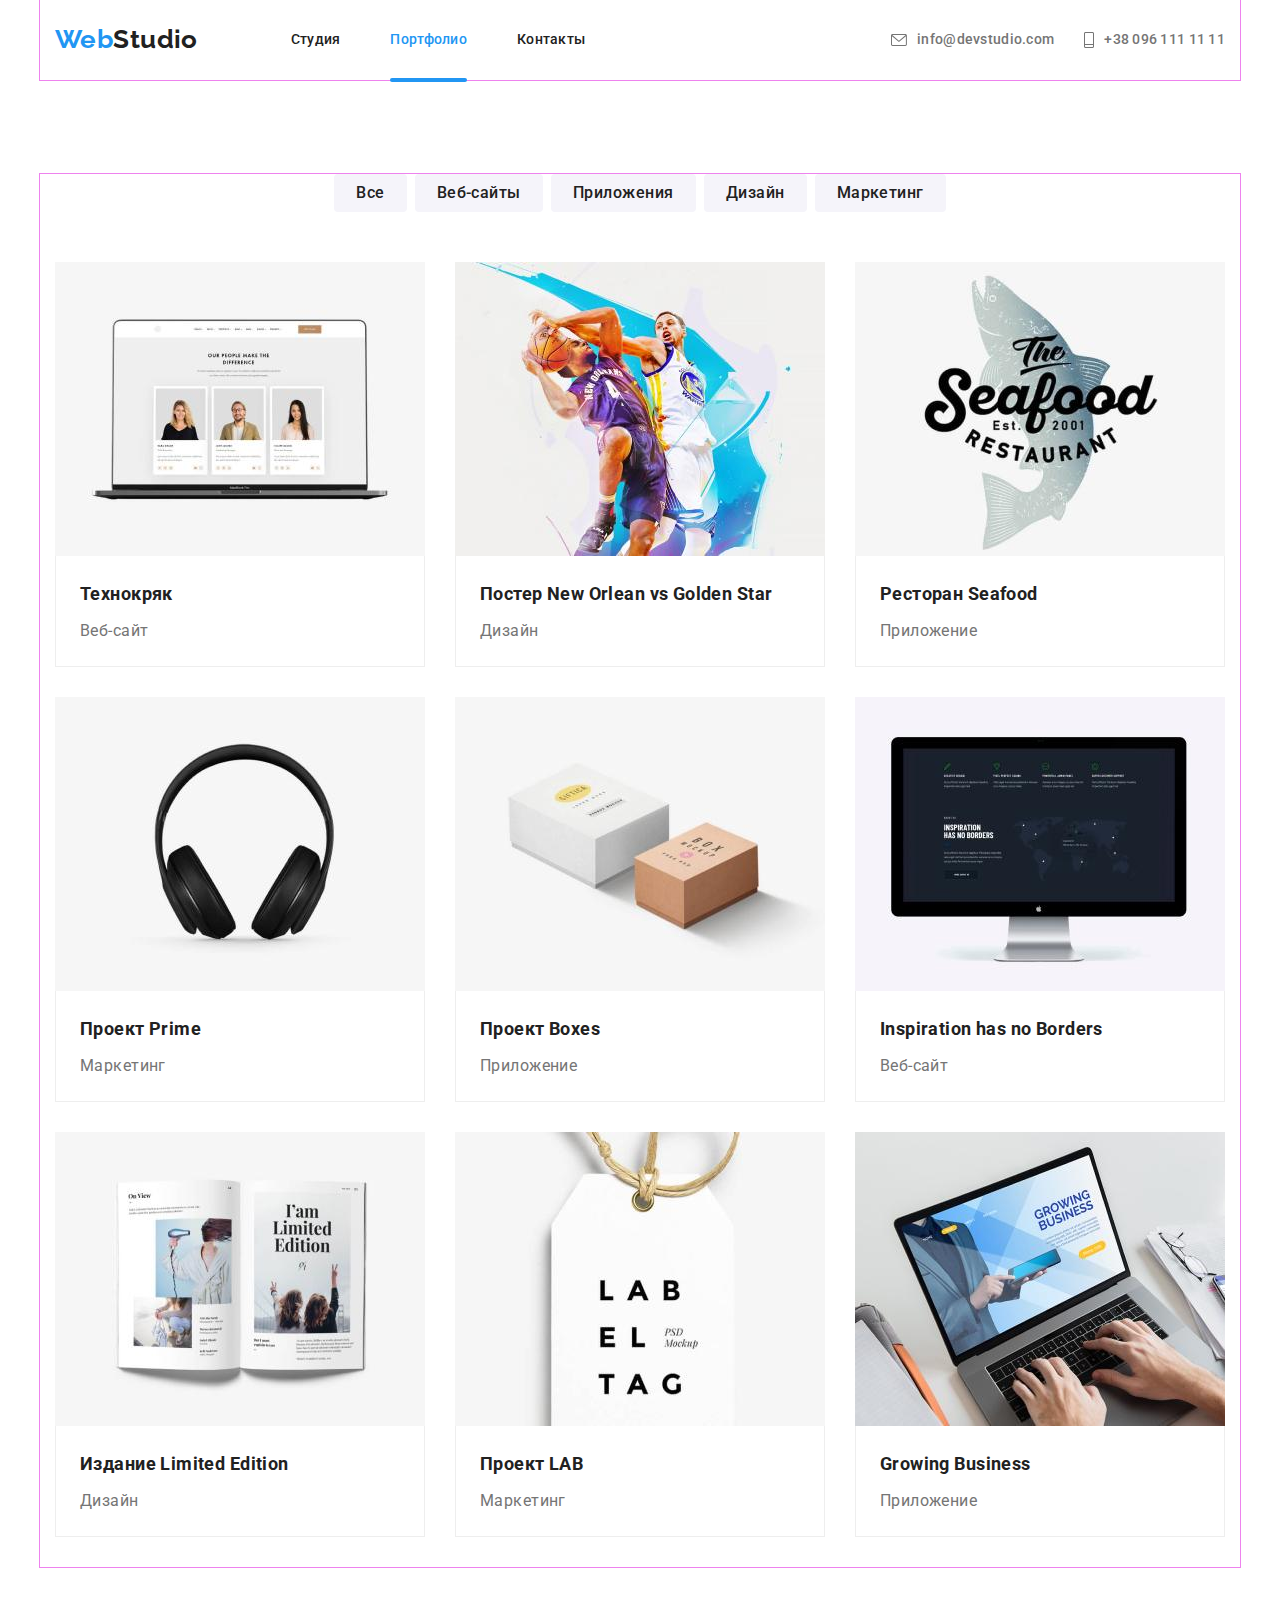
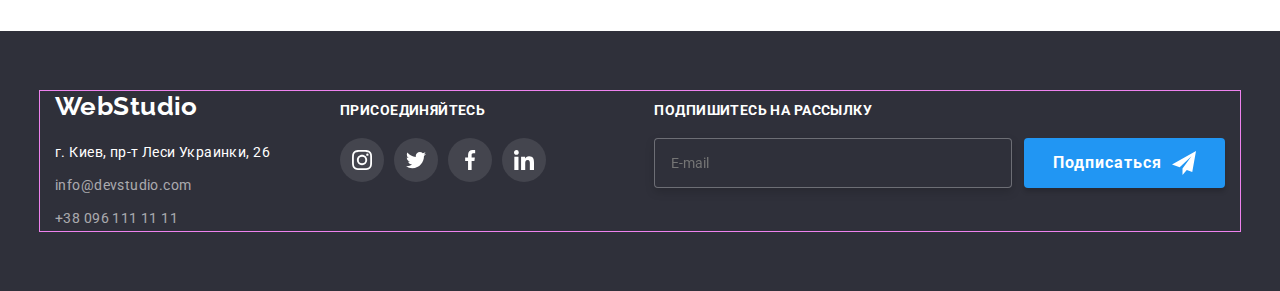
==== portfolio.html @ b7aaa623 "Initial commit" ====
<!DOCTYPE html>
<html lang="ru">

<head>
  <meta charset="utf-8" />
  <meta http-equiv="x-ua-compatible" content="ie=edge" />
  <title>Portfolio</title>

  <link rel="preconnect" href="https://fonts.googleapis.com" />
  <link rel="preconnect" href="https://fonts.gstatic.com" crossorigin />
  <link href="https://fonts.googleapis.com/css2?family=Raleway:wght@700&family=Roboto:wght@400;500;700;900&display=swap"
    rel="stylesheet" />
  <link rel="stylesheet"
    href="https://cdnjs.cloudflare.com/ajax/libs/modern-normalize/1.0.0/modern-normalize.min.css" />
  <link rel="stylesheet" href="./css/styles.css" />
</head>

<body>
  <header class="header">
    <div class="container">
      <nav class="nav-header">
        <a class="logo" href="./index.html"><span class="logo-header">Web</span>Studio </a>
        <ul class="menu-nav list">
          <li class="item"><a href="./index.html" class="menu">Студия</a></li>
          <li class="item">
            <a href="./portfolio.html" class="menu link current">Портфолио</a>
          </li>
          <li class="item"><a href="#" class="menu">Контакты</a></li>
        </ul>
      </nav>
      <ul class="menu-link list">
        <li class="item">
          <a href="mailto:info@devstudio.com" class="link">
            <svg class="icon" width="16" height="12">
              <use href="./images/icon/icon-header.svg#icon-mail"></use>
            </svg>info@devstudio.com
          </a>
        </li>
        <li class="item">
          <a href="tel:+380961111111" class="link">
            <svg class="icon" width="10" height="16">
              <use href="./images/icon/icon-header.svg#icon-tel"></use>
            </svg>+38 096 111 11 11</a>
        </li>
      </ul>
    </div>
  </header>
  <main>
    <section class="filter section">
      <div class="container">
        <h1 class="visually-hidden">фільтер</h1>
        <ul class="filter-list list">
          <li class="filter-item">
            <button class="filter-btn" type="button">Все</button>
          </li>
          <li class="filter-item">
            <button class="filter-btn" type="button">Веб-сайты</button>
          </li>
          <li class="filter-item">
            <button class="filter-btn" type="button">Приложения</button>
          </li>
          <li class="filter-item">
            <button class="filter-btn" type="button">Дизайн</button>
          </li>
          <li class="filter-item">
            <button class="filter-btn" type="button">Маркетинг</button>
          </li>
        </ul>
        <ul class="teem-list list">
          <li class="teem">
            <a class="teem-link" href="">
              <div class="teem-overlay">
                <img src="./images/notebook.jpg" alt="notebook" width="370" height="294" />
                <p class="teem-dscr">
                  Ресурс предлагает комплексные предложения с разным уровнем
                  функционала и сервисов. Все это позволит посетителю получить
                  исчерпывающие сведения о компании или частном лице.
                </p>
              </div>
              <div class="net">
                <h2 class="title">Технокряк</h2>
                <p class="text">Веб-сайт</p>
              </div>
            </a>
          </li>
          <li class="teem">
            <a class="teem-link" href="">
              <div class="teem-overlay">
                <img src="./images/basketball.jpg" alt="basketball" width="370" height="294" />
                <p class="teem-dscr">
                  Ресурс предлагает комплексные предложения с разным уровнем
                  функционала и сервисов. Все это позволит посетителю получить
                  исчерпывающие сведения о компании или частном лице.
                </p>
              </div>
              <div class="net">
                <h2 class="title">Постер New Orlean vs Golden Star</h2>
                <p class="text">Дизайн</p>
              </div>
            </a>
          </li>
          <li class="teem">
            <a class="teem-link" href="">
              <div class="teem-overlay">
                <img src="./images/shark.jpg" alt="shark" width="370" height="294" />

                <p class="teem-dscr">
                  Ресурс предлагает комплексные предложения с разным уровнем
                  функционала и сервисов. Все это позволит посетителю получить
                  исчерпывающие сведения о компании или частном лице.
                </p>
              </div>
              <div class="net">
                <h2 class="title">Ресторан Seafood</h2>
                <p class="text">Приложение</p>
              </div>
            </a>
          </li>
          <li class="teem">
            <a class="teem-link" href="">
              <div class="teem-overlay">
                <img src="./images/headphones.jpg" alt="headphones" width="370" height="294" />

                <p class="teem-dscr">
                  Ресурс предлагает комплексные предложения с разным уровнем
                  функционала и сервисов. Все это позволит посетителю получить
                  исчерпывающие сведения о компании или частном лице.
                </p>
              </div>
              <div class="net">
                <h2 class="title">Проект Prime</h2>
                <p class="text">Маркетинг</p>
              </div>
            </a>
          </li>
          <li class="teem">
            <a class="teem-link" href="">
              <div class="teem-overlay">
                <img src="./images/box.jpg" alt="box" width="370" height="294" />

                <p class="teem-dscr">
                  Ресурс предлагает комплексные предложения с разным уровнем
                  функционала и сервисов. Все это позволит посетителю получить
                  исчерпывающие сведения о компании или частном лице.
                </p>
              </div>
              <div class="net">
                <h2 class="title">Проект Boxes</h2>
                <p class="text">Приложение</p>
              </div>
            </a>
          </li>
          <li class="teem">
            <a class="teem-link" href="">
              <div class="teem-overlay">
                <img src="./images/monitor.jpg" alt="monitor" width="370" height="294" />

                <p class="teem-dscr">
                  Ресурс предлагает комплексные предложения с разным уровнем
                  функционала и сервисов. Все это позволит посетителю получить
                  исчерпывающие сведения о компании или частном лице.
                </p>
              </div>
              <div class="net">
                <h2 lang="en" class="title">Inspiration has no Borders</h2>
                <p class="text">Веб-сайт</p>
              </div>
            </a>
          </li>
          <li class="teem">
            <a class="teem-link" href="">
              <div class="teem-overlay">
                <img src="./images/book.jpg" alt="book" width="370" height="294" />

                <p class="teem-dscr">
                  Ресурс предлагает комплексные предложения с разным уровнем
                  функционала и сервисов. Все это позволит посетителю получить
                  исчерпывающие сведения о компании или частном лице.
                </p>
              </div>
              <div class="net">
                <h2 class="title">Издание Limited Edition</h2>
                <p class="text">Дизайн</p>
              </div>
            </a>
          </li>
          <li class="teem">
            <a class="teem-link" href="">
              <div class="teem-overlay">
                <img src="./images/lab.jpg" alt="lab" width="370" height="294" />

                <p class="teem-dscr">
                  Ресурс предлагает комплексные предложения с разным уровнем
                  функционала и сервисов. Все это позволит посетителю получить
                  исчерпывающие сведения о компаниxи или частном лице.
                </p>
              </div>
              <div class="net">
                <h2 class="title">Проект LAB</h2>
                <p class="text">Маркетинг</p>
              </div>
            </a>
          </li>
          <li class="teem">
            <a class="teem-link" href="">
              <div class="teem-overlay">
                <img src="./images/Growing-business.jpg" alt="Growing usiness" width="370" height="294" />

                <p class="teem-dscr">
                  Ресурс предлагает комплексные предложения с разным уровнем
                  функционала и сервисов. Все это позволит посетителю получить
                  исчерпывающие сведения о компании или частном лице.
                </p>
              </div>
              <div class="net">
                <h2 lang="en" class="title">Growing Business</h2>
                <p class="text">Приложение</p>
              </div>
            </a>
          </li>
        </ul>
      </div>
    </section>
  </main>
  <footer>
    <div class="container dscr">
      <div class="footer-item">
        <a class="logo-2" href="./index.html"><span>Web</span>Studio </a>
        <address>
          <ul class="footer-list list">
            <li class="footer-item-list">
              <a class="maps" href="https://goo.gl/maps/ZDF3xxfNPvm4Ns7j6" target="_blank">г. Киев, пр-т Леси Украинки,
                26</a>
            </li>
            <li class="footer-item-list">
              <a class="address" href="mailto:info@devstudio.com">info@devstudio.com</a>
            </li>
            <li class="footer-item-list">
              <a class="address" href="tel:+380961111111">+38 096 111 11 11</a>
            </li>
          </ul>
        </address>
      </div>
      <div class="footer-social">
        <p class="footer-social-title">присоединяйтесь</p>
        <ul class="footer-social-list list">
          <li class="footer-social-item">
            <a class="footer-social-link" href="" target="_blank" rel="noopener noreferrer" aria-label="instagram">
              <svg class="footer-dscr" width="20" height="20">
                <use href="./images/icon/symbol-defs.svg#icon-instagram"></use>
              </svg>
            </a>
          </li>
          <li class="footer-social-item">
            <a class="footer-social-link" href="" target="_blank" rel="noopener noreferrer" aria-label="twitter">
              <svg class="footer-dscr" width="20" height="20">
                <use href="./images/icon/symbol-defs.svg#icon-twitter"></use>
              </svg>
            </a>
          </li>
          <li class="footer-social-item">
            <a class="footer-social-link" href="" target="_blank" rel="noopener noreferrer" aria-label="facebook">
              <svg class="footer-dscr" width="20" height="20">
                <use href="./images/icon/symbol-defs.svg#icon-facebook"></use>
              </svg>
            </a>
          </li>
          <li class="footer-social-item">
            <a class="footer-social-link" href="" target="_blank" rel="noopener noreferrer" aria-label="linkedin">
              <svg class="footer-dscr" width="20" height="20">
                <use href="./images/icon/symbol-defs.svg#icon-linkedin"></use>
              </svg>
            </a>
          </li>
        </ul>
      </div>
      <div class="footer-form">
        <p class="footer-form-title">Подпишитесь на рассылку</p>
        <div class="footer-btn">
          <input class="footer-form-mail" type="mail" name="E-mail" placeholder="E-mail" />
          <button class="footer-btn-text" type="submit">
            Подписаться
            <svg class="footer-form-icon" width="24" height="24">
              <use class="footer-form-icon-dscr" href="./images/icon/icon-form.svg#icon-telegram"></use>
            </svg>
          </button>
        </div>
      </div>
    </div>
  </footer>
</body>

</html>
---- css/styles.css ----
:root {
  --primary-text-color: #212121;
  --title-text-color: #212121;
  --accent-color: #2196f3;
  --text-color: #757575;
  --hero-color: #ffffff;
  --teem-set-gap: 30px;
  --social-icon: #afb1b8;
  --social-icon-hover: #2196f3;
  --social: #ffffff;
  --btn-color: #f5f4fa;
  --footer-color-form: #2f303a;
}
body {
  color: var(--primary-text-color);
  background-color: var(--hero-color);
  font-family: "Roboto", sans-serif;
  font-size: 14px;
  letter-spacing: 0.03em;
}
h1,
h2,
h3,
h4,
p {
  margin: 0;
}
img {
  display: block;
  max-width: 100%;
  height: auto;
}
.section {
  padding-top: 94px;
  padding-bottom: 94px;
}
.item {
  padding: 0;
}
.logo-header {
  color: var(--accent-color);
}
.list {
  list-style: none;
  padding-left: 0;
  margin: 0;
}
.header .container {
  display: flex;
}
.menu {
  font-weight: 500;
  font-size: 14px;
  line-height: 1.14;
  letter-spacing: 0.02em;
  color: #212121;
  padding: 32p 0;
  transition-property: color;
  transition-duration: 250ms;
  transition-timing-function: cubic-bezier(0.4, 0, 0.2, 1);
}
.menu-nav.list {
  margin-left: 93px;
  text-align: center;
}
menu:hover .menu-link {
  margin-left: auto;
  display: flex;
  align-items: center;
}
.menu-link .item {
  margin-right: 50px;
}
.menu-link .item:last-child {
  margin-right: 0px;
}
.link .icon {
  margin-right: 10px;
  fill: currentColor;
}
.menu-nav {
  font-weight: 500;
  font-size: 14px;
  line-height: 1.14;
  letter-spacing: 0.02em;
  color: #212121;
  display: flex;
}
.menu:hover,
.menu:focus {
  color: var(--accent-color);
}
.menu-link {
  margin-left: auto;
  display: flex;
  align-items: center;
}
.menu-link .link:hover,
.menu-link .link:focus {
  color: var(--accent-color);
}
.menu-nav .item {
  margin-right: 50px;
}
.menu-nav .item:last-child {
  margin-right: 0;
}
.pseudo {
  display: inline-block;
  align-items: center;
}
.current::before {
  content: "";
  display: inline-block;
  justify-content: center;
  align-items: center;
  position: absolute;
  top: 46px;
  left: 0;
  width: 100%;
  height: 4px;
  background: #2196f3;
  border-radius: 2px;
}
.nav-header {
  display: flex;
  align-items: center;
}
.icon::before {
  display: inline-block;
  width: 20px;
  height: 20px;
  content: "";
}
.link {
  display: flex;
  font-weight: 500;
  line-height: 1.14;
  letter-spacing: 0.02em;
  color: #757575;
  align-items: center;
  transition-property: color;
  transition-duration: 250ms;
  transition-timing-function: cubic-bezier(0.4, 0, 0.2, 1);
}
.menu-link.list .item {
  display: inline-block;
  background-size: contain;
  margin-right: 30px;
  background-position: center;
  background-repeat: no-repeat;
}
.menu-link.list .item:last-child {
  margin-right: 0;
}
.container {
  width: 1200px;
  margin-left: auto;
  margin-right: auto;
  padding-left: 15px;
  padding-right: 15px;
  outline: 1.5px solid violet;
}
.current {
  color: var(--accent-color);
}
.link.current {
  display: flex;
  align-items: center;
  position: relative;
}
.hero {
  background-color: rgba(47, 48, 58, 0.4);
  max-width: 1600px;
  height: 600px;
  margin-left: auto;
  margin-right: auto;
  background-image: linear-gradient(
      rgba(47, 48, 58, 0.4),
      rgba(47, 48, 58, 0.4)
    ),
    url("../images/Img.jpg");
  background-size: cover;
  background-repeat: no-repeat;
  background-position: center;
  padding-top: 200px;
  padding-bottom: 200px;
}
.container .hero {
  padding-bottom: 280px;
}
.hero-title {
  color: var(--hero-color);
  font-weight: 900;
  font-size: 44px;
  line-height: 1.36;
  letter-spacing: 0.06em;
  text-transform: uppercase;
  text-align: center;
  margin-bottom: 30px;
}
.work-list .work {
  display: flex;
  align-items: center;
}
.work-list {
  padding-top: 0;
}
.work li {
  margin-right: 30px;
}
.work li:last-child {
  margin-right: 0;
}
.work-list {
  position: relative;
}
.work-title {
  font-weight: 700;
  line-height: 1.14;
  text-align: center;
  text-transform: uppercase;
  color: var(--hero-color);
  width: 100%;
  height: 70px;
  position: absolute;
  bottom: 0;
  display: flex;
  align-items: center;
  justify-content: center;
  background-color: rgba(47, 48, 58, 0.8);
}
.section-title {
  color: var(--title-text-color);
}
.feature-list .title {
  color: var(--title-text-color);
  font-weight: 700;
  font-size: 14px;
  line-height: 1.14;
  letter-spacing: 0.03em;
  text-transform: uppercase;
  margin-bottom: 10px;
}
.feature-list .text {
  color: var(--text-color);
  width: 270px;
  display: flex;
  font-weight: 400;
  font-size: 14px;
  line-height: 1.71;
  letter-spacing: 0.03em;
}
.feature-list .feature {
  display: flex;
  align-items: baseline;
}
.title-text {
  margin-right: 30px;
}
.title-text:last-child {
  margin-right: 0;
}
.title-text::before {
  display: block;
  background-color: #f5f4fa;
  border-radius: 4px;
  content: "";
  height: 120px;
  margin-bottom: 30px;
  background-repeat: no-repeat;
  background-position: center;
}
.title-text:nth-child(1)::before {
  background-image: url(../images/antena.svg);
}
.title-text:nth-child(2)::before {
  background-image: url(../images/clock.svg);
}
.title-text:nth-child(3)::before {
  background-image: url(../images/PC.svg);
}
.title-text:nth-child(4)::before {
  background-image: url(../images/astronaut.svg);
}
.childrens {
  display: flex;
  flex-wrap: wrap;
  margin-right: calc(-1 * var(--teem-set-gap));
}
.childrens .childrens-item {
  flex-basis: calc(100% / 4 - var(--teem-set-gap));
  margin-right: var(--teem-set-gap);
}
.childrens-item {
  background-color: #ffffff;
  box-shadow: 0px 1px 3px rgba(0, 0, 0, 0.12), 0px 1px 1px rgba(0, 0, 0, 0.14),
    0px 2px 1px rgba(0, 0, 0, 0.2);
  border-radius: 0px 0px 4px 4px;
}
.childrens-discr {
  padding-top: 30px;
  padding-bottom: 30px;
  text-align: center;
}
.team {
  background-color: #f5f4fa;
}
.team .title {
  color: var(--title-text-color);
  font-weight: 500;
  font-size: 16px;
  line-height: 1.18;
  letter-spacing: 0.03em;
  margin-bottom: 10px;
  text-align: center;
}
.team .text {
  color: var(--text-color);
  font-weight: 400;
  font-size: 16px;
  line-height: 1.18;
  letter-spacing: 0.03em;
  margin-top: 0;
  text-align: center;
  margin-bottom: 16px;
}
.filter-item {
  margin-right: 8px;
}
.filter-item:last-child {
  margin-right: 0;
}
.filter-list {
  display: flex;
  justify-content: center;
  margin-bottom: 50px;
}
.filter .title {
  color: var(--title-text-color);
  font-weight: 700;
  font-size: 18px;
  line-height: 2;
  margin: 0;
  margin-bottom: 4px;
}
.filter .text {
  color: var(--text-color);
  font-weight: 400;
  font-size: 16px;
  line-height: 1.87;
  margin: 0;
}
.button {
  color: var(--hero-color);
  background-color: var(--accent-color);
  font-family: "Roboto";
  font-style: normal;
  font-weight: 700;
  font-size: 16px;
  line-height: 1.88;
  letter-spacing: 0.06em;
  padding: 10px 32px 10px 32px;
  border-radius: 4px;
  cursor: pointer;
  border: none;
  margin: 0 auto;
  display: block;
  box-shadow: 0px 4px 4px rgba(0, 0, 0, 0.15);
}
.filter-btn:focus,
.filter-btn:hover {
  color: var(--hero-color);
  background: #2196f3;
  box-shadow: 0px 3px 1px rgba(0, 0, 0, 0.1), 0px 1px 2px rgba(0, 0, 0, 0.08),
    0px 2px 2px rgba(0, 0, 0, 0.12);
}
.filter-btn {
  font-family: "Roboto";
  font-weight: 500;
  font-size: 16px;
  line-height: 1.62;
  letter-spacing: 0.03em;
  cursor: pointer;
  background-color: var(--btn-color);
  border-radius: 4px;
  color: var(--title-text-color);
  border: none;
  padding: 6px 22px;
  transition-property: background-color, color, box-shadow;
  transition-duration: 250ms;
  transition-timing-function: cubic-bezier(0.4, 0, 0.2, 1);
}
.logo {
  color: var(--title-text-color);
  font-family: "Raleway";
  font-style: normal;
  font-weight: 700;
  font-size: 26px;
  line-height: 1.19;
  margin-top: 24px;
  margin-bottom: 25px;
}
.logo-2 {
  font-family: "Raleway";
  font-style: normal;
  font-weight: 700;
  font-size: 26px;
  line-height: 1.19;
  color: #ffffff;
  margin-bottom: 20px;
  transition-property: color;
  transition-duration: 250ms;
  transition-timing-function: cubic-bezier(0.4, 0, 0.2, 1);
}

.heading {
  color: var(--title-text-color);
  margin-top: 0;
  margin-bottom: 50px;
  font-weight: 700;
  font-size: 36px;
  line-height: 1.16;
  text-align: center;
  letter-spacing: 0.03em;
}
.net {
  padding: 20px 24px;
  border: 1px solid #eeeeee;
  background-color: #ffffff;
  border-top: none;
}
address {
  font-style: normal;
  margin-top: 20px;
}
footer {
  padding-top: 60px;
  padding-bottom: 60px;
  background: #2f303a;
}
.dscr {
  display: flex;
  align-items: baseline;
}
a {
  text-decoration: none;
}
.visually-hidden {
  position: absolute;
  width: 1px;
  height: 1px;
  margin: -1px;
  border: 0;
  padding: 0;
  white-space: nowrap;
  clip-path: inset(100%);
  clip: rect(0 0 0 0);
  overflow: hidden;
}
li {
  list-style-type: none;
}
.address {
  font-weight: 400;
  font-size: 14px;
  line-height: 1.71;
  letter-spacing: 0.03em;
  color: rgba(255, 255, 255, 0.6);
  transition-property: color;
  transition-duration: 250ms;
  transition-timing-function: cubic-bezier(0.4, 0, 0.2, 1);
}
.address:hover,
.address:focus {
  color: var(--accent-color);
}
.maps {
  font-weight: 400;
  font-size: 14px;
  line-height: 1.71;
  letter-spacing: 0.03em;
  color: var(--hero-color);
  transition-property: color;
  transition-duration: 250ms;
  transition-timing-function: cubic-bezier(0.4, 0, 0.2, 1);
}
.maps:hover,
.maps:focus {
  color: var(--accent-color);
}
.teem {
  background-color: #f5f4fa;
}
.teem-link {
  display: block;
  transition-duration: 250ms;
  transition-timing-function: cubic-bezier(0.4, 0, 0.2, 1);
}
.teem-link:hover,
.teem-link:focus {
  box-shadow: 0px 1px 1px rgba(0, 0, 0, 0.12), 0px 4px 4px rgba(0, 0, 0, 0.06),
    1px 4px 6px rgba(0, 0, 0, 0.16);
  outline: none;
}
.teem-overlay {
  align-items: center;
  justify-content: center;
  backdrop-filter: blur(5px);
  overflow: hidden;
}
.teem-dscr {
  display: flex;
  position: absolute;
  top: 0;
  left: 0;
  transform: translateY(101%);
  transition-property: transform;
  transition-duration: 250ms;
  transition-timing-function: cubic-bezier(0.4, 0, 0.2, 1);
  padding-left: 24px;
  padding-right: 24px;
  padding-top: 63px;
  padding-bottom: 63px;
  font-weight: 400;
  font-size: 18px;
  line-height: 1.55;
  color: #ffffff;
  background-color: rgba(33, 150, 243, 0.9);
}

.teem-link:hover .teem-dscr,
.teem-link:focus .teem-dscr {
  transform: translateY(0);
}
.teem-list {
  display: flex;
  flex-wrap: wrap;
  margin-bottom: calc(-1 * var(--teem-set-gap));
  margin-left: calc(-1 * var(--teem-set-gap));
}
.teem-list > .teem {
  flex-basis: calc(100% / 3 - var(--teem-set-gap));
  margin-bottom: var(--teem-set-gap);
  margin-left: var(--teem-set-gap);
}
.filter-list .net {
  border: 1px solid #eeeeee;
  padding: 20px 24px;
  border-top: none;
}
.footer-item-list {
  margin-bottom: 9px;
}
.footer-item-list:last-child {
  margin-bottom: 0;
}
.social-item-link {
  display: flex;
  align-items: center;
  justify-content: center;
  color: var(--social-icon);
  width: 44px;
  height: 44px;
  border-radius: 50%;
  transition-property: background-color, color;
  transition-duration: 250ms;
  transition-timing-function: cubic-bezier(0.4, 0, 0.2, 1);
}
.social-item-link:hover,
.social-item-link:focus {
  color: var(--social);
  background-color: var(--social-icon-hover);
}
.social-list {
  display: flex;
  justify-content: center;
}
.social-item-list {
  margin-right: 10px;
}
.social-item-list:last-child {
  margin-right: 0;
}
.social-item-list .social-item-list:not(:last-child) {
  margin-right: 10px;
}
.social-item-dscr {
  fill: currentColor;
}
.customers {
  cursor: pointer;
  margin-right: 30px;
}
.customers:last-child {
  margin-right: 0;
}
.customers-item-link:focus,
.customers-item-link:hover {
  border-color: var(--social-icon-hover);
  color: var(--social-icon-hover);
}
.customers-list {
  display: flex;
}
.customers-item-link {
  display: flex;
  box-sizing: border-box;
  justify-content: center;
  align-items: center;
  border: 1px solid var(--social-icon);
  width: 170px;
  height: 92px;
  border-radius: 4px;
  color: var(--social-icon);
  transition-property: border-color, color;
  transition-duration: 250ms;
  transition-timing-function: cubic-bezier(0.4, 0, 0.2, 1);
}
.customers-icon {
  fill: currentColor;
}
.footer-social {
  margin-left: 70px;
}
.footer-social-link {
  display: flex;
  align-items: center;
  justify-content: center;
  width: 44px;
  height: 44px;
  background-color: rgba(255, 255, 255, 0.1);
  border-radius: 50%;
  color: var(--social);
  transition-property: background-color;
  transition-duration: 250ms;
  transition-timing-function: cubic-bezier(0.4, 0, 0.2, 1);
}
.footer-social-link:focus,
.footer-social-link:hover {
  background-color: var(--social-icon-hover);
}

.footer-social-title {
  font-weight: 700;
  line-height: 1.14;
  text-transform: uppercase;
  color: var(--social);
  margin-bottom: 20px;
}
.footer-social-list {
  padding: 0;
  display: flex;
}
.footer-social-item {
  margin-right: 10px;
}
.footer-social-item:last-child {
  margin-right: 0;
}
.footer-dscr {
  fill: currentColor;
}
.modal {
  position: absolute;
  width: 528px;
  height: 581px;
  background-color: #ffffff;
  box-shadow: 0px 1px 3px rgba(0, 0, 0, 0.12), 0px 1px 1px rgba(0, 0, 0, 0.14),
    0px 2px 1px rgba(0, 0, 0, 0.2);
  border-radius: 4px;
  top: 50%;
  left: 50%;
  padding: 40px;
  transform: translate(-50%, -50%);
}
.backdrop {
  position: fixed;
  z-index: 1;
  top: 0;
  left: 0;
  width: 100%;
  height: 100%;
  background-color: rgba(0, 0, 0, 0.2);
  opacity: 1;
  transition-duration: 250ms;
  transition-timing-function: cubic-bezier(0.4, 0, 0.2, 1);
}
.backdrop.is-hidden {
  opacity: 0;
  pointer-events: none;
}
.close {
  width: 30px;
  height: 30px;
  position: absolute;
  right: 0;
  top: 0;
  margin-top: 8px;
  margin-right: 8px;
  border-radius: 50%;
  background-color: #ffffff;
  cursor: pointer;
  display: flex;
  justify-content: center;
  align-items: center;
  transition-property: fill;
  transition-duration: 250ms;
  transition-timing-function: cubic-bezier(0.4, 0, 0.2, 1);
}
.close:hover,
.close:focus + .btn-close-icon {
  fill: var(--social-icon-hover);
}
.placeholder {
  font-size: 12px;
  line-height: 1.16;
  letter-spacing: 0.01em;
  color: rgba(117, 117, 117, 0.5);
}

.form-title {
  font-weight: 700;
  font-size: 20px;
  line-height: 1.15;
  text-align: center;
  letter-spacing: 0.03em;
  color: #212121;
  margin-bottom: 12px;
  margin-left: auto;
  margin-right: auto;
}
.user-name-desc {
  width: 448px;
  height: 40px;
  box-sizing: border-box;
  border: 1px solid rgba(33, 33, 33, 0.2);
  border-radius: 4px;
  padding-left: 35px;
  cursor: pointer;
  transition-property: outline;
  transition-duration: 250ms;
  transition-timing-function: cubic-bezier(0.4, 0, 0.2, 1);
}

.user-name-text {
  display: block;
  font-weight: 400;
  font-size: 12px;
  line-height: 1.16;
  letter-spacing: 0.01em;
  color: #757575;
  margin-bottom: 4px;
}
.user-name-form {
  display: flex;
  position: relative;
  flex-direction: column;
  text-align: start;
  margin-bottom: 10px;
  transition: border-color 250ms cubic-bezier(0.4, 0, 0.2, 1);
}
.user-name-icon {
  position: absolute;
  top: 32px;
  left: 15px;
  transition: fill 250ms cubic-bezier(0.4, 0, 0.2, 1);
}
.user-name-form:focus-within .user-name-desc,
.user-name-form:hover .user-name-desc  {
  border: 1px solid var(--social-icon-hover);
  outline: none;
}
.user-name-form:focus-within .user-name-icon,
.user-name-form:hover .user-name-icon  {
  fill:  var(--social-icon-hover);
}
.user-phone-desc {
  width: 448px;
  height: 40px;
  box-sizing: border-box;
  border: 1px solid rgba(33, 33, 33, 0.2);
  border-radius: 4px;
  cursor: pointer;
  padding-left: 35px;
  transition-property: outline;
  transition-duration: 250ms;
  transition-timing-function: cubic-bezier(0.4, 0, 0.2, 1);
}
.user-phone-form {
  display: flex;
  position: relative;
  flex-direction: column;
  text-align: start;
  margin-bottom: 10px;
  transition: border-color 250ms cubic-bezier(0.4, 0, 0.2, 1);
}
.user-phone-text {
  display: block;
  margin-bottom: 4px;
  font-weight: 400;
  font-size: 12px;
  line-height: 1.16;
  letter-spacing: 0.01em;
  color: #757575;
}

.user-phone-icon {
  position: absolute;
  top: 32px;
  left: 15px;
  transition: fill 250ms cubic-bezier(0.4, 0, 0.2, 1);
}
.user-phone-form:focus-within .user-phone-desc,
.user-phone-form:hover .user-phone-desc  {
  border: 1px solid var(--social-icon-hover);
  outline: none;
}
.user-phone-form:focus-within .user-phone-icon,
.user-phone-form:hover .user-phone-icon  {
  fill:  var(--social-icon-hover);
}
.user-mail-desc {
  width: 448px;
  height: 40px;
  box-sizing: border-box;
  border: 1px solid rgba(33, 33, 33, 0.2);
  border-radius: 4px;
  cursor: pointer;
  padding-left: 35px;
  transition-property: outline;
  transition-duration: 250ms;
  transition-timing-function: cubic-bezier(0.4, 0, 0.2, 1);
}
.user-mail-text {
  display: block;
  margin-bottom: 4px;
  font-weight: 400;
  font-size: 12px;
  line-height: 1.16;
  letter-spacing: 0.01em;
  color: #757575;
}
.user-mail-form {
  display: flex;
  position: relative;
  flex-direction: column;
  text-align: start;
  margin-bottom: 10px;
  transition: outline 250ms cubic-bezier(0.4, 0, 0.2, 1);
}
.user-mail-icon {
  position: absolute;
  top: 32px;
  left: 15px;
  transition: fill 250ms cubic-bezier(0.4, 0, 0.2, 1);
}
.user-mail-form:focus-within .user-mail-desc,
.user-mail-form:hover .user-mail-desc  {
  border: 1px solid var(--social-icon-hover);
  outline: none;
}
.user-mail-form:focus-within .user-mail-icon,
.user-mail-form:hover .user-mail-icon  {
  fill:  var(--social-icon-hover);
}
.user-comment-form{
  display: block  ;
  margin-bottom: 20px;
}
.user-comment-desc {
  width: 448px;
  height: 120px;
  box-sizing: border-box;
  border: 1px solid rgba(33, 33, 33, 0.2);
  border-radius: 4px;
  resize: none;
  cursor: pointer;
  padding-top: 12px;
  padding-left: 16px;
  transition-property: outline;
  transition-duration: 250ms;
  transition-timing-function: cubic-bezier(0.4, 0, 0.2, 1);
}
.user-comment-text {
  display: block;
  margin-bottom: 4px;
  font-weight: 400;
  font-size: 12px;
  line-height: 1.16;
  letter-spacing: 0.01em;
  color: #757575;
}
.user-comment-desc:hover,
.user-comment-desc:focus {
  outline: 1px solid var(--social-icon-hover);
}
.form-link {
  text-decoration: underline;
  color: #2196F3;
  padding-left: 4px;
}

.btn-form {
  Width:200px;
  background-color: var(--accent-color);
  box-shadow: 0px 4px 4px rgba(0, 0, 0, 0.15);
  border-radius: 4px;
  font-size: 16px;
  line-height: 1.87;
  letter-spacing: 0.06em;
  color: var(--hero-color);
  padding: 10px 56px;
  margin: 0 auto;
  margin-top: 30px;
  border: none;
  cursor: pointer;
 display: flex;
}
.footer-form-title {
  font-weight: 700;
  line-height: 1.14;
  text-transform: uppercase;
  color: var(--social);
  margin-bottom: 20px;
}
.footer-form {
  margin-left: auto;
}
.footer-btn {
  display: flex;
  align-items: center;
 
}
.footer-btn-text {
  display: flex;
  align-items: center;
  justify-content: center;
  background-color: var(--accent-color);
  box-shadow: 0px 4px 4px rgba(0, 0, 0, 0.15);
  border-radius: 4px;
  font-weight: 700;
  font-size: 16px;
  line-height: 30px;
  letter-spacing: 0.06em;
  color: #ffffff;
  padding: 10px 29px;
  border: transparent;
  margin-left: 12px;
  cursor: pointer;
}
.footer-form-icon {
  display: inline-block;
  align-items: center;
  justify-content: center;
  margin-left: 10px;
}

.footer-form-mail {
  width: 358px;
  height: 50px;
  border: 1px solid rgba(255, 255, 255, 0.3);
  filter: drop-shadow(0px 4px 4px rgba(0, 0, 0, 0.15));
  border-radius: 4px;
  background-color: var(--footer-color-form);
  color: rgba(255, 255, 255, 0.6);
  padding-left: 16px;
  cursor: pointer;
  transition-property: border;
  transition-duration: 250ms;
  transition-timing-function: cubic-bezier(0.4, 0, 0.2, 1);
}
.footer-form-mail:hover,
.footer-form-mail:focus {
  border: 1px solid var(--social-icon-hover);
  outline: none;
}
.checkbox-form {
  display: flex;
  cursor: pointer;
}
.checkbox-form:checked + .checkbox-icon {
  outline: 1px solid #188ce8;
  background-color: #188ce8;
}
.checkbox-icon {
  display: flex;
  align-items: center;
  justify-content: center;
  margin-right: 9px;
  outline: 1px solid black;
  box-shadow: 0px 1px 3px rgba(0, 0, 0, 0.12), 0px 1px 1px rgba(0, 0, 0, 0.14),
    0px 2px 1px rgba(0, 0, 0, 0.2);
  border-radius: 4px;
}
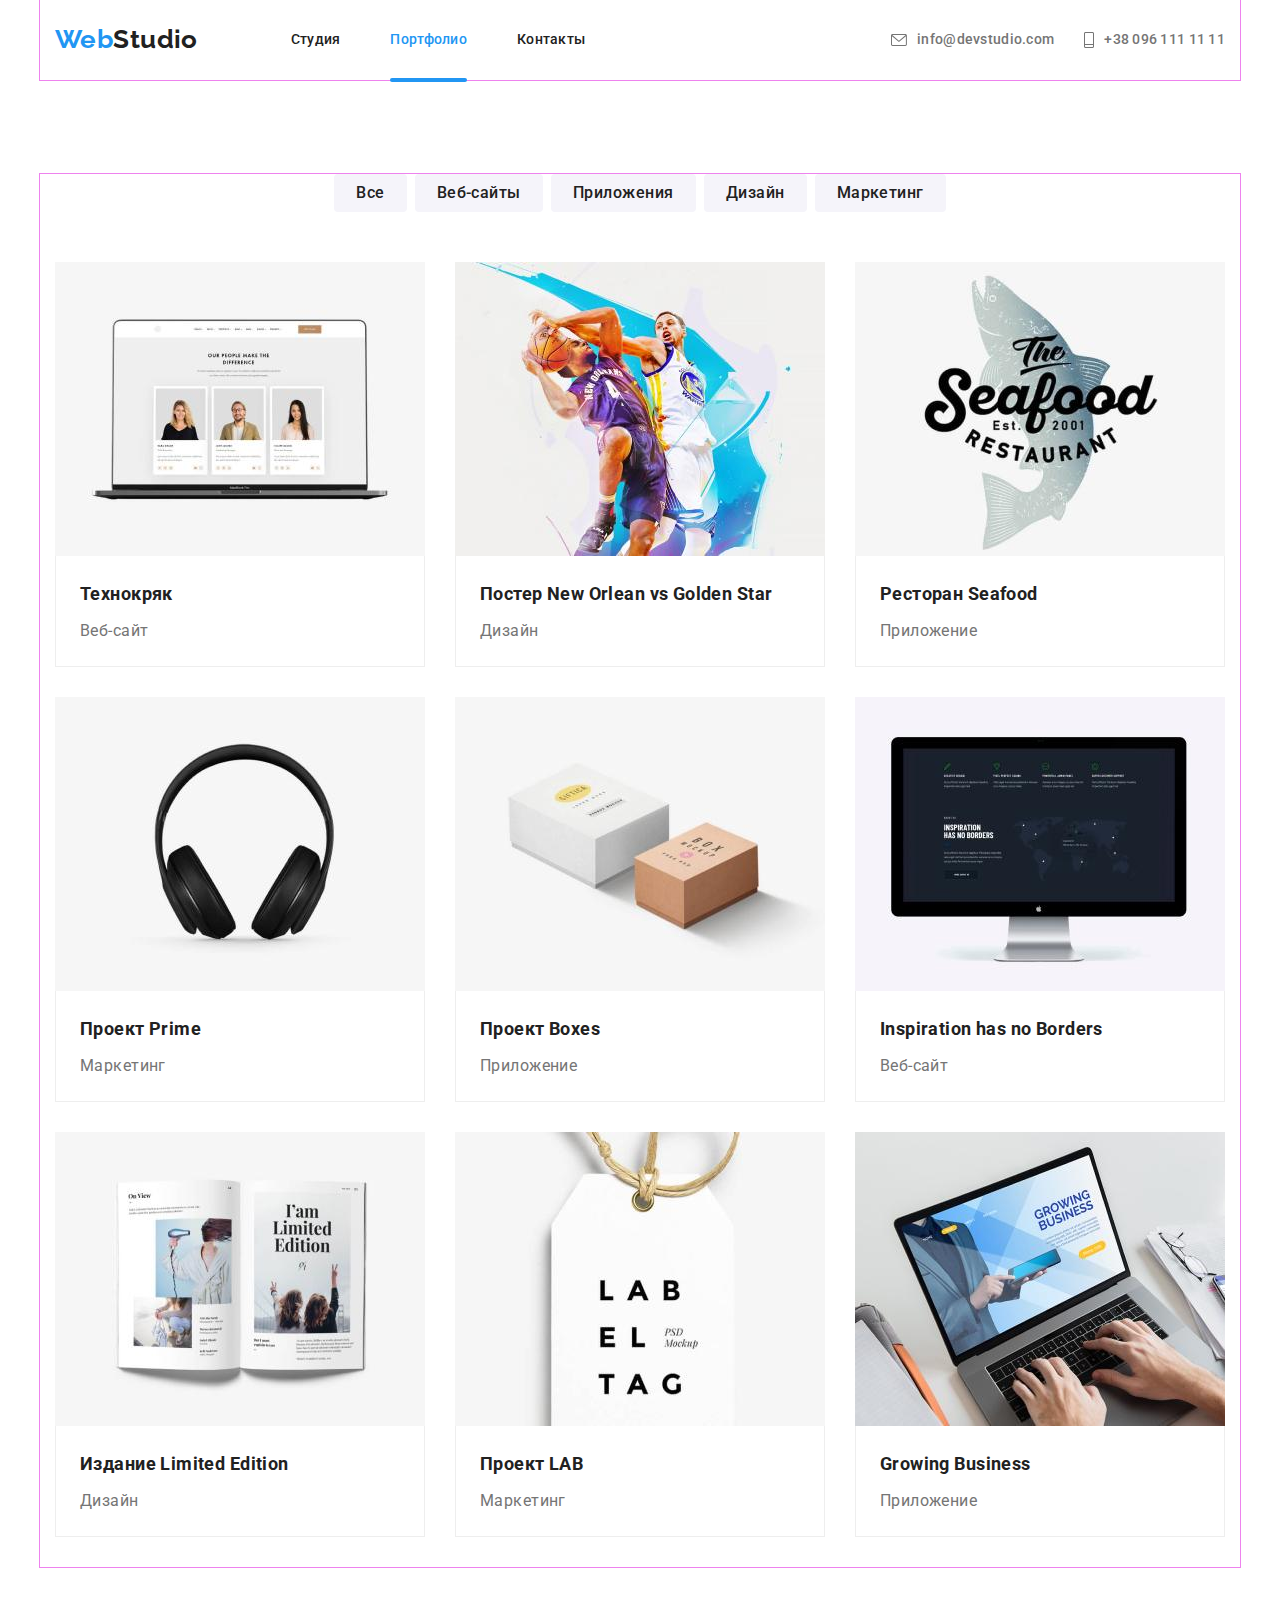
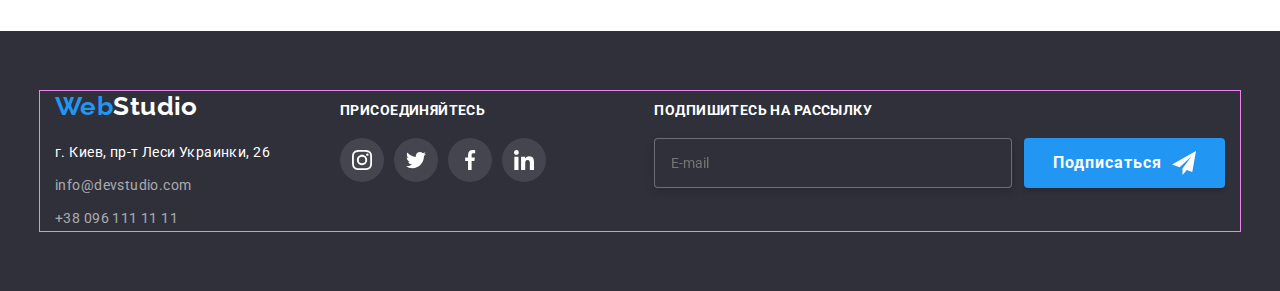
==== commit f69d5841: "Update portfolio.html" ====
--- a/portfolio.html
+++ b/portfolio.html
@@ -12,6 +12,7 @@
     rel="stylesheet" />
   <link rel="stylesheet"
     href="https://cdnjs.cloudflare.com/ajax/libs/modern-normalize/1.0.0/modern-normalize.min.css" />
+  <link rel="stylesheet" href="./css/main.min.css" />
   <link rel="stylesheet" href="./css/styles.css" />
 </head>
 
@@ -225,7 +226,7 @@
   <footer>
     <div class="container dscr">
       <div class="footer-item">
-        <a class="logo-2" href="./index.html"><span>Web</span>Studio </a>
+        <a class="logo-2" href="./index.html"><span class="logo-header">Web</span>Studio </a>
         <address>
           <ul class="footer-list list">
             <li class="footer-item-list">
--- a/css/main.min.css
+++ b/css/main.min.css
@@ -0,0 +1 @@
+:root{--primary-text-color: #212121;--title-text-color: #212121;--accent-color: #2196f3;--text-color: #757575;--hero-color: #ffffff;--teem-set-gap: 30px;--social-icon: #afb1b8;--social-icon-hover: #2196f3;--social: #ffffff;--btn-color: #f5f4fa;--footer-color-form: #2f303a}.visually-hidden{position:absolute;width:1px;height:1px;margin:-1px;border:0;padding:0;white-space:nowrap;-webkit-clip-path:inset(100%);clip-path:inset(100%);clip:rect(0 0 0 0);overflow:hidden}.heading{color:var(--title-text-color);margin-top:0;margin-bottom:50px;font-weight:700;font-size:36px;line-height:1.16;text-align:center;letter-spacing:.03em}body{color:var(--primary-text-color);background-color:var(--hero-color);font-family:"Roboto",sans-serif;font-size:14px;letter-spacing:.03em}h1,h2,h3,h4,p{margin:0}img{display:block;max-width:100%;height:auto}.list{list-style:none;padding-left:0;margin:0}li{list-style-type:none}a{text-decoration:none}.button{color:var(--hero-color);background-color:var(--accent-color);font-family:"Roboto";font-style:normal;font-weight:700;font-size:16px;line-height:1.88;letter-spacing:.06em;padding:10px 32px 10px 32px;border-radius:4px;cursor:pointer;border:none;margin:0 auto;display:block;-webkit-box-shadow:0px 4px 4px rgba(0,0,0,.15);box-shadow:0px 4px 4px rgba(0,0,0,.15)}.filter-btn:focus,.filter-btn:hover{color:var(--hero-color);background:#2196f3;-webkit-box-shadow:0px 3px 1px rgba(0,0,0,.1),0px 1px 2px rgba(0,0,0,.08),0px 2px 2px rgba(0,0,0,.12);box-shadow:0px 3px 1px rgba(0,0,0,.1),0px 1px 2px rgba(0,0,0,.08),0px 2px 2px rgba(0,0,0,.12)}.filter-btn{font-family:"Roboto";font-weight:500;font-size:16px;line-height:1.62;letter-spacing:.03em;cursor:pointer;background-color:var(--btn-color);border-radius:4px;color:var(--title-text-color);border:none;padding:6px 22px;-webkit-transition-property:background-color,color,-webkit-box-shadow;transition-property:background-color,color,-webkit-box-shadow;transition-property:background-color,color,box-shadow;transition-property:background-color,color,box-shadow,-webkit-box-shadow;-webkit-transition-duration:250ms;transition-duration:250ms;-webkit-transition-timing-function:cubic-bezier(0.4, 0, 0.2, 1);transition-timing-function:cubic-bezier(0.4, 0, 0.2, 1)}.btn-form{width:200px;background-color:var(--accent-color);-webkit-box-shadow:0px 4px 4px rgba(0,0,0,.15);box-shadow:0px 4px 4px rgba(0,0,0,.15);border-radius:4px;font-size:16px;line-height:1.87;letter-spacing:.06em;color:var(--hero-color);padding:10px 56px;margin:0 auto;margin-top:30px;border:none;cursor:pointer;display:-webkit-box;display:-ms-flexbox;display:flex}.footer-btn{display:-webkit-box;display:-ms-flexbox;display:flex;-webkit-box-align:center;-ms-flex-align:center;align-items:center}.footer-btn-text{display:-webkit-box;display:-ms-flexbox;display:flex;-webkit-box-align:center;-ms-flex-align:center;align-items:center;-webkit-box-pack:center;-ms-flex-pack:center;justify-content:center;background-color:var(--accent-color);-webkit-box-shadow:0px 4px 4px rgba(0,0,0,.15);box-shadow:0px 4px 4px rgba(0,0,0,.15);border-radius:4px;font-weight:700;font-size:16px;line-height:30px;letter-spacing:.06em;color:#fff;padding:10px 29px;border:rgba(0,0,0,0);margin-left:12px;cursor:pointer}.container{width:1200px;margin-left:auto;margin-right:auto;padding-left:15px;padding-right:15px;outline:1.5px solid violet}.section{padding-top:94px;padding-bottom:94px}.social-item-link{display:-webkit-box;display:-ms-flexbox;display:flex;-webkit-box-align:center;-ms-flex-align:center;align-items:center;-webkit-box-pack:center;-ms-flex-pack:center;justify-content:center;color:var(--social-icon);width:44px;height:44px;border-radius:50%;-webkit-transition-property:background-color,color;transition-property:background-color,color;-webkit-transition-duration:250ms;transition-duration:250ms;-webkit-transition-timing-function:cubic-bezier(0.4, 0, 0.2, 1);transition-timing-function:cubic-bezier(0.4, 0, 0.2, 1)}.social-item-link:hover,.social-item-link:focus{color:var(--social);background-color:var(--social-icon-hover)}.social-list{display:-webkit-box;display:-ms-flexbox;display:flex;-webkit-box-pack:center;-ms-flex-pack:center;justify-content:center}.social-item-list{margin-right:10px}.social-item-list:last-child{margin-right:0}.social-item-list .social-item-list:not(:last-child){margin-right:10px}.social-item-dscr{fill:currentColor}.childrens{display:-webkit-box;display:-ms-flexbox;display:flex;-ms-flex-wrap:wrap;flex-wrap:wrap;margin-right:calc(-1*var(--teem-set-gap))}.childrens .childrens-item{-ms-flex-preferred-size:calc(25% - var(--teem-set-gap));flex-basis:calc(25% - var(--teem-set-gap));margin-right:var(--teem-set-gap)}.childrens-item{background-color:#fff;-webkit-box-shadow:0px 1px 3px rgba(0,0,0,.12),0px 1px 1px rgba(0,0,0,.14),0px 2px 1px rgba(0,0,0,.2);box-shadow:0px 1px 3px rgba(0,0,0,.12),0px 1px 1px rgba(0,0,0,.14),0px 2px 1px rgba(0,0,0,.2);border-radius:0px 0px 4px 4px}.childrens-discr{padding-top:30px;padding-bottom:30px;text-align:center}.customers{cursor:pointer;margin-right:30px}.customers:last-child{margin-right:0}.customers-item-link:focus,.customers-item-link:hover{border-color:var(--social-icon-hover);color:var(--social-icon-hover)}.customers-list{display:-webkit-box;display:-ms-flexbox;display:flex}.customers-item-link{display:-webkit-box;display:-ms-flexbox;display:flex;-webkit-box-sizing:border-box;box-sizing:border-box;-webkit-box-pack:center;-ms-flex-pack:center;justify-content:center;-webkit-box-align:center;-ms-flex-align:center;align-items:center;border:1px solid var(--social-icon);width:170px;height:92px;border-radius:4px;color:var(--social-icon);-webkit-transition-property:border-color,color;transition-property:border-color,color;-webkit-transition-duration:250ms;transition-duration:250ms;-webkit-transition-timing-function:cubic-bezier(0.4, 0, 0.2, 1);transition-timing-function:cubic-bezier(0.4, 0, 0.2, 1)}.customers-icon{fill:currentColor}.feature-list .title{color:var(--title-text-color);font-weight:700;font-size:14px;line-height:1.14;letter-spacing:.03em;text-transform:uppercase;margin-bottom:10px}.feature-list .text{color:var(--text-color);width:270px;display:-webkit-box;display:-ms-flexbox;display:flex;font-weight:400;font-size:14px;line-height:1.71;letter-spacing:.03em}.feature-list .feature{display:-webkit-box;display:-ms-flexbox;display:flex;-webkit-box-align:baseline;-ms-flex-align:baseline;align-items:baseline}.title-text{margin-right:30px}.title-text:last-child{margin-right:0}.title-text::before{display:block;background-color:#f5f4fa;border-radius:4px;content:"";height:120px;margin-bottom:30px;background-repeat:no-repeat;background-position:center}.title-text:nth-child(1)::before{background-image:url(../images/antena.svg)}.title-text:nth-child(2)::before{background-image:url(../images/clock.svg)}.title-text:nth-child(3)::before{background-image:url(../images/PC.svg)}.title-text:nth-child(4)::before{background-image:url(../images/astronaut.svg)}.teem{background-color:#f5f4fa}.teem-link{display:block;-webkit-transition-duration:250ms;transition-duration:250ms;-webkit-transition-timing-function:cubic-bezier(0.4, 0, 0.2, 1);transition-timing-function:cubic-bezier(0.4, 0, 0.2, 1)}.teem-link:hover,.teem-link:focus{-webkit-box-shadow:0px 1px 1px rgba(0,0,0,.12),0px 4px 4px rgba(0,0,0,.06),1px 4px 6px rgba(0,0,0,.16);box-shadow:0px 1px 1px rgba(0,0,0,.12),0px 4px 4px rgba(0,0,0,.06),1px 4px 6px rgba(0,0,0,.16);outline:none}.teem-overlay{-webkit-box-align:center;-ms-flex-align:center;align-items:center;-webkit-box-pack:center;-ms-flex-pack:center;justify-content:center;-webkit-backdrop-filter:blur(5px);backdrop-filter:blur(5px);overflow:hidden}.teem-dscr{display:-webkit-box;display:-ms-flexbox;display:flex;position:absolute;top:0;left:0;-webkit-transform:translateY(101%);transform:translateY(101%);-webkit-transition-property:-webkit-transform;transition-property:-webkit-transform;transition-property:transform;transition-property:transform, -webkit-transform;-webkit-transition-duration:250ms;transition-duration:250ms;-webkit-transition-timing-function:cubic-bezier(0.4, 0, 0.2, 1);transition-timing-function:cubic-bezier(0.4, 0, 0.2, 1);padding-left:24px;padding-right:24px;padding-top:63px;padding-bottom:63px;font-weight:400;font-size:18px;line-height:1.55;color:#fff;background-color:rgba(33,150,243,.9)}.teem-link:hover .teem-dscr,.teem-link:focus .teem-dscr{-webkit-transform:translateY(0);transform:translateY(0)}.teem-list{display:-webkit-box;display:-ms-flexbox;display:flex;-ms-flex-wrap:wrap;flex-wrap:wrap;margin-bottom:calc(-1*var(--teem-set-gap));margin-left:calc(-1*var(--teem-set-gap))}.teem-list>.teem{-ms-flex-preferred-size:calc(33.3333333333% - var(--teem-set-gap));flex-basis:calc(33.3333333333% - var(--teem-set-gap));margin-bottom:var(--teem-set-gap);margin-left:var(--teem-set-gap)}.team .title{color:var(--title-text-color);font-weight:500;font-size:16px;line-height:1.18;letter-spacing:.03em;margin-bottom:10px;text-align:center}.team .text{color:var(--text-color);font-weight:400;font-size:16px;line-height:1.18;letter-spacing:.03em;margin-top:0;text-align:center;margin-bottom:16px}.net{padding:20px 24px;border:1px solid #eee;background-color:#fff;border-top:none}.work-list .work{display:-webkit-box;display:-ms-flexbox;display:flex;-webkit-box-align:center;-ms-flex-align:center;align-items:center}.work-list .work-title{font-weight:700;line-height:1.14;text-align:center;text-transform:uppercase;color:var(--hero-color);width:100%;height:70px;position:absolute;bottom:0;display:-webkit-box;display:-ms-flexbox;display:flex;-webkit-box-align:center;-ms-flex-align:center;align-items:center;-webkit-box-pack:center;-ms-flex-pack:center;justify-content:center;background-color:rgba(47,48,58,.8)}.work-list .work-list{padding-top:0}.work-list .work li{margin-right:30px}.work-list .work li:last-child{margin-right:0}.work-list .work-list{position:relative}.filter-list .net{border:1px solid #eee;padding:20px 24px;border-top:none}.filter-item{margin-right:8px}.filter-item:last-child{margin-right:0}.filter-list.list{display:-webkit-box;display:-ms-flexbox;display:flex;-webkit-box-pack:center;-ms-flex-pack:center;justify-content:center;margin-bottom:50px}.filter .title{color:var(--title-text-color);font-weight:700;font-size:18px;line-height:2;margin:0;margin-bottom:4px}.filter .text{color:var(--text-color);font-weight:400;font-size:16px;line-height:1.87;margin:0}.header .container{display:-webkit-box;display:-ms-flexbox;display:flex}.hero{background-color:rgba(47,48,58,.4);max-width:1600px;height:600px;margin-left:auto;margin-right:auto;background-image:-webkit-gradient(linear, left top, left bottom, from(rgba(47, 48, 58, 0.4)), to(rgba(47, 48, 58, 0.4))),url("../images/Img.jpg");background-image:linear-gradient(rgba(47, 48, 58, 0.4), rgba(47, 48, 58, 0.4)),url("../images/Img.jpg");background-size:cover;background-repeat:no-repeat;background-position:center;padding-top:200px;padding-bottom:200px}.hero-title{color:var(--hero-color);font-weight:900;font-size:44px;line-height:1.36;letter-spacing:.06em;text-transform:uppercase;text-align:center;margin-bottom:30px}/*# sourceMappingURL=main.min.css.map */